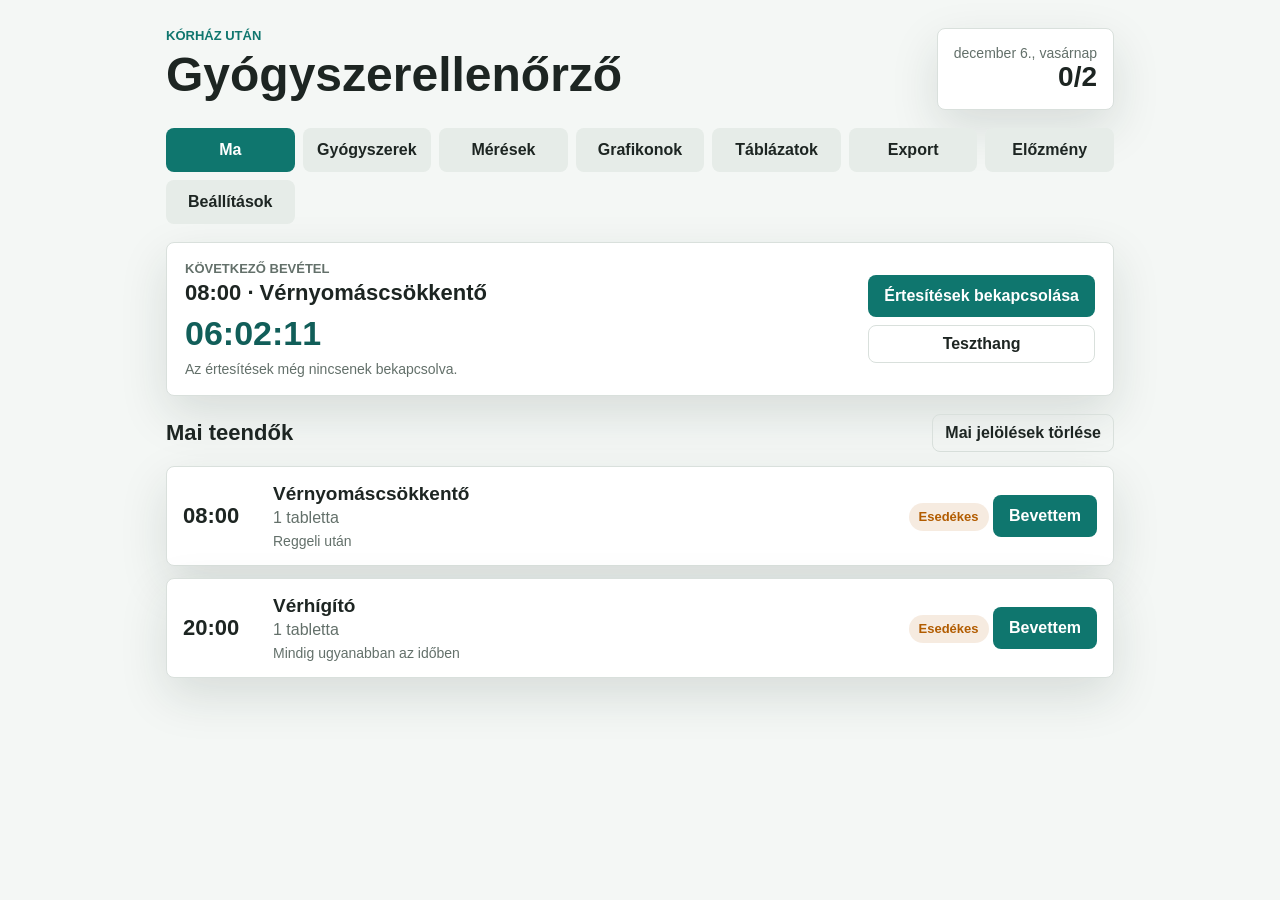
==== index.html @ 06564988 "Add files via upload" ====
<!doctype html>
<html lang="hu">
  <head>
    <meta charset="utf-8" />
    <meta name="viewport" content="width=device-width, initial-scale=1" />
    <meta name="theme-color" content="#2563eb" />
    <meta name="apple-mobile-web-app-capable" content="yes" />
    <meta name="apple-mobile-web-app-title" content="Gyógyszer" />
    <meta name="apple-mobile-web-app-status-bar-style" content="default" />
    <title data-i18n="appTitle">Gyógyszerellenőrző</title>
    <link rel="manifest" href="manifest.webmanifest" />
    <link rel="apple-touch-icon" href="icons/icon-192.png" />
    <link rel="icon" href="icons/icon.svg" type="image/svg+xml" />
    <link rel="stylesheet" href="styles.css" />
  </head>
  <body>
    <main class="app-shell">
      <section id="alarmBanner" class="alarm-banner" hidden>
        <div>
          <p class="panel-label" data-i18n="medicineTime">Gyógyszer ideje</p>
          <h2 id="alarmTitle">Most esedékes</h2>
          <p id="alarmText" data-i18n="alarmHelp">Nyomd meg a Bevettem gombot, ha megtörtént.</p>
        </div>
        <div class="reminder-actions">
          <button id="alarmTakenButton" class="primary-button" type="button" data-i18n="taken">Bevettem</button>
          <button id="alarmCloseButton" class="ghost-button" type="button" data-i18n="close">Bezárás</button>
        </div>
      </section>

      <section class="topbar" aria-label="Fejlec">
        <div>
          <p class="eyebrow" data-i18n="afterHospital">Kórház után</p>
          <h1 data-i18n="appTitle">Gyógyszerellenőrző</h1>
        </div>
        <div class="today-card">
          <span id="todayLabel"></span>
          <strong id="progressLabel">0/0</strong>
        </div>
      </section>

      <nav class="tabs" aria-label="Fulek">
        <button class="tab is-active" data-view="today" data-i18n="today">Ma</button>
        <button class="tab" data-view="medications" data-i18n="medications">Gyógyszerek</button>
        <button class="tab" data-view="measurements" data-i18n="measurements">Mérések</button>
        <button class="tab" data-view="charts" data-i18n="charts">Grafikonok</button>
        <button class="tab" data-view="tables" data-i18n="tables">Táblázatok</button>
        <button class="tab" data-view="export" data-i18n="export">Export</button>
        <button class="tab" data-view="history" data-i18n="history">Előzmény</button>
        <button class="tab" data-view="settings" data-i18n="settings">Beállítások</button>
      </nav>

      <section id="todayView" class="view is-active">
        <section class="reminder-panel" aria-label="Következő emlékeztető">
          <div>
            <p class="panel-label" data-i18n="nextDose">Következő bevétel</p>
            <h2 id="nextDoseLabel">Nincs aktív gyógyszer</h2>
            <p id="countdownLabel" class="countdown">--:--:--</p>
            <p id="alertStatusLabel" class="alert-status">Az értesítések még nincsenek bekapcsolva.</p>
          </div>
          <div class="reminder-actions">
            <button id="enableAlertsButton" class="primary-button" type="button">Értesítések bekapcsolása</button>
            <button id="testSoundButton" class="ghost-button" type="button" data-i18n="testSound">Teszthang</button>
          </div>
        </section>

        <div class="section-head">
          <h2 data-i18n="todayTasks">Mai teendők</h2>
          <button id="resetTodayButton" class="ghost-button" type="button" data-i18n="clearToday">Mai jelölések törlése</button>
        </div>
        <div id="doseList" class="dose-list"></div>
      </section>

      <section id="settingsView" class="view">
        <div class="section-head">
          <h2 data-i18n="settings">Beállítások</h2>
        </div>

        <section class="settings-panel">
          <h3 data-i18n="language">Nyelv</h3>
          <label class="language-picker">
            <span data-i18n="language">Nyelv</span>
            <select id="languageSelect" aria-label="Nyelv">
              <option value="hu">Magyar</option>
              <option value="en">English</option>
              <option value="de">Deutsch</option>
            </select>
          </label>
        </section>

        <section class="settings-panel">
          <div class="section-head">
            <h3 data-i18n="patientData">Páciens adatok</h3>
          </div>

          <form id="patientForm" class="form-panel">
            <label>
              <span data-i18n="patientName">Név</span>
              <input id="patientNameInput" autocomplete="name" />
            </label>
            <label>
              <span data-i18n="socialSecurityNumber">Társadalombiztosító szám</span>
              <input id="ssnInput" />
            </label>
            <label>
              <span data-i18n="address">Cím</span>
              <textarea id="addressInput" rows="3"></textarea>
            </label>
            <label>
              <span data-i18n="diseaseList">Betegség lista</span>
              <textarea id="diseaseListInput" rows="5" data-i18n-placeholder="diseaseListPlaceholder"></textarea>
            </label>
            <button class="primary-button" type="submit" data-i18n="savePatient">Páciens adatok mentése</button>
          </form>
        </section>

        <section class="settings-panel">
          <h3 data-i18n="healthImport">Egészség app import</h3>
          <p class="meta" data-i18n="healthImportHelp">Apple Egészség exportból az export.xml fájlt válaszd ki. A prototípus a lépésszámot és testsúlyt olvassa be.</p>
          <label>
            <span data-i18n="healthFile">export.xml fájl</span>
            <input id="healthImportInput" type="file" accept=".xml,text/xml" />
          </label>
          <button id="importHealthButton" class="primary-button" type="button" data-i18n="importHealthData">Egészség adatok importálása</button>
          <p id="healthImportStatus" class="alert-status"></p>
        </section>
      </section>

      <section id="medicationsView" class="view">
        <div class="section-head">
          <h2 data-i18n="myMedications">Gyógyszereim</h2>
        </div>

        <form id="medicationForm" class="form-panel">
          <label>
            <span data-i18n="name">Név</span>
            <input id="nameInput" required placeholder="pl. Vérnyomáscsökkentő" data-i18n-placeholder="namePlaceholder" />
          </label>
          <div class="schedule-editor">
            <div class="schedule-editor-head">
              <span data-i18n="dailySchedule">Napi időpontok és adagok</span>
              <button id="addScheduleButton" class="small-button" type="button" data-i18n="addTime">Időpont hozzáadása</button>
            </div>
            <div id="scheduleRows" class="schedule-rows"></div>
          </div>
          <label>
            <span data-i18n="notes">Megjegyzés</span>
            <textarea id="notesInput" rows="3" placeholder="pl. reggeli után" data-i18n-placeholder="notesPlaceholder"></textarea>
          </label>
          <label>
            <span data-i18n="medicationSource">Gyógyszer típusa</span>
            <select id="medicationSourceInput">
              <option value="prescribed" data-i18n="sourcePrescribed">Orvos által írt</option>
              <option value="otc" data-i18n="sourceOtc">Nem orvosi / alkalmi</option>
            </select>
          </label>
          <label>
            <span data-i18n="interactionNotes">Kereszthatás / figyelmeztetés</span>
            <textarea id="interactionNotesInput" rows="3" data-i18n-placeholder="interactionPlaceholder"></textarea>
          </label>
          <button class="primary-button" type="submit" data-i18n="addMedication">Gyógyszer hozzáadása</button>
        </form>

        <div id="medicationList" class="medication-list"></div>
      </section>

      <section id="measurementsView" class="view">
        <div class="section-head">
          <h2 data-i18n="measurements">Mérések</h2>
          <button id="clearMeasurementsButton" class="ghost-button" type="button" data-i18n="clearMeasurements">Mérések törlése</button>
        </div>

        <form id="measurementForm" class="form-panel">
          <label>
            <span data-i18n="measurementDate">Mérés dátuma</span>
            <input id="measurementDateInput" type="date" />
          </label>
          <label>
            <span data-i18n="measurementTime">Mérés ideje</span>
            <input id="measurementTimeInput" type="time" />
          </label>
          <label>
            INR
            <input id="inrInput" type="number" min="0.8" max="10" step="0.1" placeholder="pl. 2.4" />
          </label>
          <label>
            <span data-i18n="bloodPressure">Vérnyomás</span>
            <input id="bloodPressureInput" placeholder="pl. 125/80" />
          </label>
          <label>
            <span data-i18n="pulse">Pulzus</span>
            <input id="pulseInput" type="number" min="30" max="220" step="1" placeholder="pl. 72" />
          </label>
          <label>
            <span data-i18n="weight">Súly</span>
            <input id="weightInput" type="number" min="20" max="250" step="0.1" placeholder="pl. 82.5" />
          </label>
          <label>
            <span data-i18n="steps">Lépésszám</span>
            <input id="stepsInput" type="number" min="0" step="1" placeholder="pl. 4500" />
          </label>
          <label>
            <span data-i18n="temperature">Testhő</span>
            <input id="temperatureInput" type="number" min="30" max="45" step="0.1" placeholder="pl. 36.8" />
          </label>
          <label class="wide-field">
            <span data-i18n="notes">Megjegyzés</span>
            <textarea id="measurementNotesInput" rows="3" placeholder="pl. reggel, gyógyszer előtt" data-i18n-placeholder="measurementNotesPlaceholder"></textarea>
          </label>
          <button id="saveMeasurementButton" class="primary-button" type="submit" data-i18n="saveMeasurement">Mérés mentése</button>
          <button id="cancelMeasurementEditButton" class="ghost-button" type="button" hidden data-i18n="cancelEdit">Mégse</button>
        </form>

        <div id="latestMeasurements" class="summary-grid"></div>
        <div id="measurementList" class="history-list"></div>
      </section>

      <section id="chartsView" class="view">
        <div class="section-head">
          <h2 data-i18n="charts">Grafikonok</h2>
        </div>
        <div id="chartsContent" class="chart-grid"></div>
      </section>

      <section id="tablesView" class="view">
        <div class="section-head">
          <h2 data-i18n="tables">Táblázatok</h2>
        </div>
        <div id="tablesContent" class="table-stack"></div>
      </section>

      <section id="exportView" class="view">
        <div class="section-head">
          <h2 data-i18n="export">Export</h2>
          <button id="printPdfButton" class="primary-button" type="button" data-i18n="printPdf">PDF mentés / nyomtatás</button>
        </div>
        <div id="exportContent" class="export-paper"></div>
      </section>

      <section id="historyView" class="view">
        <div class="section-head">
          <h2 data-i18n="history">Előzmény</h2>
          <button id="clearHistoryButton" class="ghost-button" type="button" data-i18n="clearHistory">Előzmény törlése</button>
        </div>
        <div id="historyList" class="history-list"></div>
      </section>
    </main>

    <script src="app.js"></script>
  </body>
</html>
---- styles.css ----
:root {
  color-scheme: light;
  --bg: #f4f7f5;
  --panel: #ffffff;
  --ink: #1d2522;
  --muted: #63706a;
  --line: #d9e0dc;
  --brand: #0f766e;
  --brand-dark: #115e59;
  --ok: #16803c;
  --warn: #b25c00;
  --shadow: 0 18px 48px rgba(23, 45, 39, 0.13);
}

* {
  box-sizing: border-box;
}

body {
  margin: 0;
  min-height: 100vh;
  font-family: Arial, Helvetica, sans-serif;
  background: var(--bg);
  color: var(--ink);
}

button,
input,
textarea {
  font: inherit;
}

button,
select,
input,
textarea {
  max-width: 100%;
}

.app-shell {
  width: min(980px, 100%);
  margin: 0 auto;
  padding: 28px 16px 40px;
}

.topbar {
  display: flex;
  align-items: stretch;
  justify-content: space-between;
  gap: 18px;
  margin-bottom: 18px;
}

.eyebrow {
  margin: 0 0 4px;
  color: var(--brand);
  font-size: 13px;
  font-weight: 700;
  text-transform: uppercase;
}

h1,
h2,
p {
  margin-top: 0;
}

h1 {
  margin-bottom: 0;
  font-size: clamp(30px, 5vw, 48px);
}

h2 {
  margin-bottom: 0;
  font-size: 22px;
}

.today-card {
  min-width: 148px;
  display: grid;
  align-content: center;
  justify-items: end;
  padding: 16px;
  border: 1px solid var(--line);
  border-radius: 8px;
  background: var(--panel);
  box-shadow: var(--shadow);
}

.today-card span {
  color: var(--muted);
  font-size: 14px;
}

.today-card strong {
  font-size: 28px;
}

.language-picker {
  min-width: 138px;
  display: grid;
  align-content: center;
  gap: 6px;
  padding: 12px;
  border: 1px solid var(--line);
  border-radius: 8px;
  background: var(--panel);
  box-shadow: var(--shadow);
  color: var(--muted);
  font-size: 13px;
  font-weight: 700;
}

.language-picker select {
  min-height: 34px;
  border: 1px solid var(--line);
  border-radius: 8px;
  background: #fbfcfb;
  color: var(--ink);
  font-weight: 700;
}

.settings-panel {
  display: grid;
  gap: 12px;
  padding: 16px;
  margin-bottom: 16px;
  border: 1px solid var(--line);
  border-radius: 8px;
  background: var(--panel);
  box-shadow: var(--shadow);
}

.settings-panel h3 {
  margin: 0;
  font-size: 18px;
}

.tabs {
  display: grid;
  grid-template-columns: repeat(auto-fit, minmax(120px, 1fr));
  gap: 8px;
  margin-bottom: 18px;
}

.tab,
.ghost-button,
.primary-button,
.take-button,
.small-button {
  border: 0;
  border-radius: 8px;
  cursor: pointer;
}

.tab {
  min-height: 44px;
  background: #e6ece8;
  color: var(--ink);
  font-weight: 700;
  white-space: nowrap;
}

.tab.is-active {
  background: var(--brand);
  color: #fff;
}

.view {
  display: none;
}

.view.is-active {
  display: block;
}

.section-head {
  display: flex;
  align-items: center;
  justify-content: space-between;
  gap: 12px;
  margin: 8px 0 14px;
}

.dose-list,
.medication-list,
.history-list,
.summary-grid {
  display: grid;
  gap: 12px;
}

.summary-grid {
  grid-template-columns: repeat(6, minmax(0, 1fr));
  margin-bottom: 12px;
}

.reminder-panel {
  display: grid;
  grid-template-columns: 1fr auto;
  align-items: center;
  gap: 16px;
  padding: 18px;
  margin-bottom: 18px;
  border: 1px solid var(--line);
  border-radius: 8px;
  background: var(--panel);
  box-shadow: var(--shadow);
}

.alarm-banner {
  display: grid;
  grid-template-columns: 1fr auto;
  align-items: center;
  gap: 16px;
  padding: 18px;
  margin-bottom: 18px;
  border: 2px solid #b25c00;
  border-radius: 8px;
  background: #fff8ed;
  box-shadow: var(--shadow);
}

.alarm-banner[hidden] {
  display: none;
}

.alarm-banner h2 {
  color: #7a3c00;
}

.panel-label {
  margin-bottom: 4px;
  color: var(--muted);
  font-size: 13px;
  font-weight: 800;
  text-transform: uppercase;
}

.countdown {
  margin: 8px 0 0;
  font-size: 34px;
  font-weight: 900;
  color: var(--brand-dark);
}

.alert-status {
  margin: 8px 0 0;
  color: var(--muted);
  font-size: 14px;
}

.reminder-actions {
  display: grid;
  gap: 8px;
}

.dose-card,
.medication-card,
.history-card,
.summary-card,
.form-panel,
.empty-state {
  border: 1px solid var(--line);
  border-radius: 8px;
  background: var(--panel);
  box-shadow: var(--shadow);
}

.dose-card,
.medication-card,
.history-card,
.summary-card,
.empty-state {
  padding: 16px;
}

.summary-card strong {
  display: block;
  margin-top: 6px;
  font-size: 24px;
}

.dose-card {
  display: grid;
  grid-template-columns: 76px 1fr auto;
  align-items: center;
  gap: 14px;
}

.time {
  font-size: 22px;
  font-weight: 800;
}

.title {
  margin-bottom: 4px;
  font-size: 19px;
  font-weight: 800;
}

.meta,
.notes {
  color: var(--muted);
}

.notes {
  margin-top: 6px;
  font-size: 14px;
}

.badge {
  display: inline-flex;
  align-items: center;
  min-height: 28px;
  padding: 0 10px;
  border-radius: 999px;
  background: rgba(178, 92, 0, 0.12);
  color: var(--warn);
  font-size: 13px;
  font-weight: 800;
}

.badge.done {
  background: rgba(22, 128, 60, 0.12);
  color: var(--ok);
}

.take-button,
.primary-button {
  min-height: 42px;
  padding: 0 16px;
  background: var(--brand);
  color: #fff;
  font-weight: 800;
}

.take-button:hover,
.primary-button:hover {
  background: var(--brand-dark);
}

.take-button:disabled {
  cursor: default;
  background: #9bb5af;
}

.undo-button {
  background: #6b7280;
}

.undo-button:hover {
  background: #4b5563;
}

.ghost-button,
.small-button {
  min-height: 38px;
  padding: 0 12px;
  background: transparent;
  border: 1px solid var(--line);
  color: var(--ink);
  font-weight: 700;
}

.form-panel {
  display: grid;
  grid-template-columns: repeat(2, minmax(0, 1fr));
  gap: 14px;
  padding: 16px;
  margin-bottom: 16px;
}

.form-panel label {
  display: grid;
  gap: 6px;
  color: var(--muted);
  font-size: 14px;
  font-weight: 700;
}

.form-panel .wide-field {
  grid-column: 1 / -1;
}

.schedule-editor {
  grid-column: 1 / -1;
  display: grid;
  gap: 10px;
}

.schedule-editor-head {
  display: flex;
  align-items: center;
  justify-content: space-between;
  gap: 10px;
  color: var(--muted);
  font-size: 14px;
  font-weight: 700;
}

.schedule-rows {
  display: grid;
  gap: 10px;
}

.schedule-row {
  display: grid;
  grid-template-columns: 150px 1fr auto;
  gap: 10px;
  align-items: end;
}

.schedule-row label {
  min-width: 0;
}

.form-panel label:nth-child(4),
.form-panel label:nth-child(5),
.form-panel button {
  grid-column: 1 / -1;
}

input,
textarea,
select {
  width: 100%;
  border: 1px solid var(--line);
  border-radius: 8px;
  padding: 12px;
  background: #fbfcfb;
  color: var(--ink);
}

.medication-card {
  display: grid;
  grid-template-columns: 1fr auto;
  gap: 10px;
}

.history-card {
  display: grid;
  gap: 4px;
}

.card-actions {
  display: flex;
  align-items: start;
  gap: 8px;
}

.empty-state {
  color: var(--muted);
}

.table-stack {
  display: grid;
  gap: 18px;
}

.chart-grid {
  display: grid;
  grid-template-columns: repeat(2, minmax(0, 1fr));
  gap: 14px;
}

.chart-card {
  border: 1px solid var(--line);
  border-radius: 8px;
  background: var(--panel);
  box-shadow: var(--shadow);
  padding: 16px;
}

.chart-card h3 {
  margin: 0;
  font-size: 18px;
}

.chart-head {
  margin-bottom: 10px;
}

.line-chart {
  width: 100%;
  min-height: 180px;
}

.line-chart polyline {
  stroke: var(--brand);
  stroke-width: 4;
  stroke-linecap: round;
  stroke-linejoin: round;
}

.line-chart circle {
  fill: var(--brand-dark);
}

.line-chart .axis {
  stroke: var(--line);
  stroke-width: 2;
}

.chart-label {
  fill: var(--muted);
  font-size: 13px;
}

.table-panel,
.export-paper {
  border: 1px solid var(--line);
  border-radius: 8px;
  background: var(--panel);
  box-shadow: var(--shadow);
  padding: 16px;
}

.table-scroll {
  overflow-x: auto;
}

table {
  width: 100%;
  border-collapse: collapse;
  font-size: 14px;
}

th,
td {
  border-bottom: 1px solid var(--line);
  padding: 10px;
  text-align: left;
  vertical-align: top;
}

th {
  color: var(--muted);
  font-size: 12px;
  text-transform: uppercase;
}

.warning-box {
  border: 1px solid rgba(178, 92, 0, 0.35);
  border-radius: 8px;
  background: #fff8ed;
  color: #7a3c00;
  padding: 12px;
  margin: 10px 0;
}

.export-paper {
  max-width: 900px;
  margin: 0 auto;
}

.export-section {
  margin-top: 20px;
}

@media (max-width: 640px) {
  .topbar,
  .section-head,
  .reminder-panel,
  .alarm-banner,
  .dose-card,
  .medication-card {
    grid-template-columns: 1fr;
    display: grid;
  }

  .today-card {
    justify-items: start;
  }

  .form-panel {
    grid-template-columns: 1fr;
  }

  .summary-grid {
    grid-template-columns: 1fr 1fr;
  }

  .schedule-row {
    grid-template-columns: 1fr;
  }

  .take-button {
    width: 100%;
  }
}

@media (orientation: portrait) and (max-width: 820px) {
  .app-shell {
    padding: 16px 10px 28px;
  }

  .topbar {
    gap: 10px;
    margin-bottom: 12px;
  }

  h1 {
    font-size: 30px;
    line-height: 1.08;
  }

  h2 {
    font-size: 19px;
  }

  .today-card {
    min-width: 0;
    padding: 12px;
  }

  .today-card strong {
    font-size: 22px;
  }

  .tabs {
    display: flex;
    gap: 8px;
    overflow-x: auto;
    padding-bottom: 8px;
    margin: 0 -10px 14px;
    padding-left: 10px;
    padding-right: 10px;
    scroll-snap-type: x proximity;
  }

  .tab {
    flex: 0 0 auto;
    min-width: 104px;
    min-height: 40px;
    padding: 0 12px;
    scroll-snap-align: start;
  }

  .reminder-panel,
  .alarm-banner,
  .form-panel,
  .settings-panel,
  .table-panel,
  .export-paper {
    padding: 12px;
  }

  .countdown {
    font-size: 28px;
  }

  .section-head {
    align-items: stretch;
  }

  .section-head .ghost-button,
  .section-head .primary-button {
    width: 100%;
  }

  .dose-card {
    gap: 10px;
  }

  .time {
    font-size: 20px;
  }

  .title {
    font-size: 17px;
  }

  .badge {
    margin-bottom: 8px;
  }

  .reminder-actions {
    width: 100%;
  }

  .reminder-actions button {
    width: 100%;
  }

  .summary-grid {
    grid-template-columns: 1fr;
  }

  .chart-grid {
    grid-template-columns: 1fr;
  }

  .summary-card strong {
    font-size: 21px;
  }

  .card-actions {
    display: grid;
    grid-template-columns: 1fr 1fr;
    width: 100%;
  }

  .card-actions button {
    width: 100%;
  }

  .table-scroll {
    margin: 0 -12px;
    padding: 0 12px;
  }

  table {
    min-width: 680px;
  }

  th,
  td {
    padding: 8px;
  }
}

@media print {
  body {
    background: #fff;
  }

  .topbar,
  .tabs,
  .view:not(#exportView) {
    display: none !important;
  }

  .app-shell {
    width: 100%;
    padding: 0;
  }

  #exportView {
    display: block !important;
  }

  .section-head button {
    display: none;
  }

  .export-paper {
    border: 0;
    box-shadow: none;
    max-width: none;
    padding: 0;
  }

  table {
    break-inside: auto;
  }

  tr {
    break-inside: avoid;
  }
}
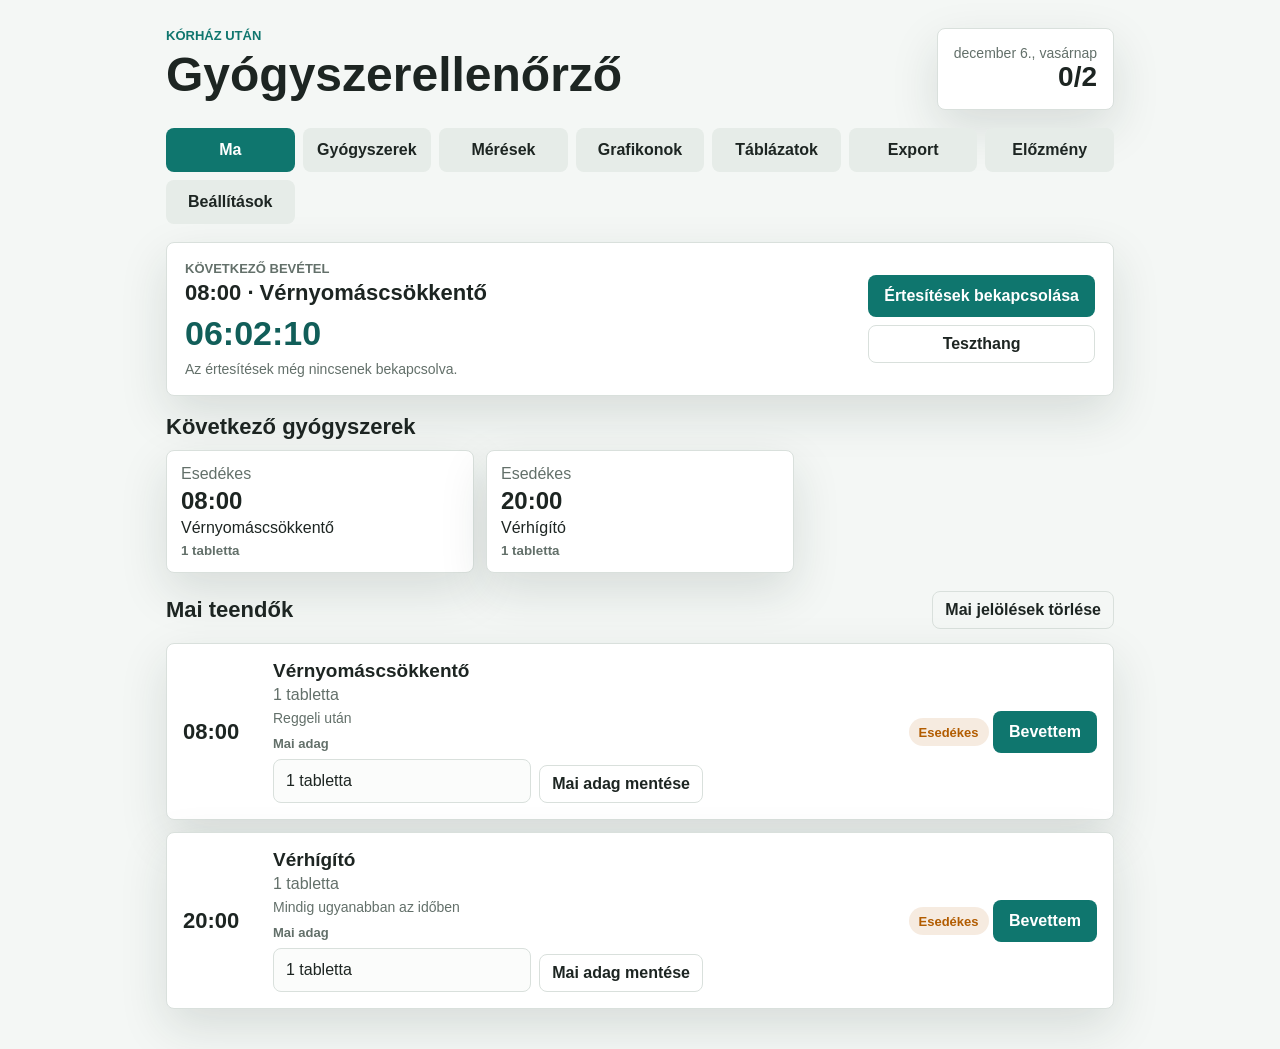
==== commit b9b75694: "Add files via upload" ====
--- a/index.html
+++ b/index.html
@@ -63,6 +63,13 @@
           </div>
         </section>
 
+        <section class="next-widget" aria-label="Következő gyógyszerek">
+          <div class="section-head compact-head">
+            <h2 data-i18n="nextMedicines">Következő gyógyszerek</h2>
+          </div>
+          <div id="nextDosesWidget" class="next-dose-grid"></div>
+        </section>
+
         <div class="section-head">
           <h2 data-i18n="todayTasks">Mai teendők</h2>
           <button id="resetTodayButton" class="ghost-button" type="button" data-i18n="clearToday">Mai jelölések törlése</button>
--- a/styles.css
+++ b/styles.css
@@ -208,6 +208,46 @@
   box-shadow: var(--shadow);
 }
 
+.next-widget {
+  margin-bottom: 18px;
+}
+
+.compact-head {
+  margin-bottom: 10px;
+}
+
+.next-dose-grid {
+  display: grid;
+  grid-template-columns: repeat(3, minmax(0, 1fr));
+  gap: 12px;
+}
+
+.next-dose-card {
+  border: 1px solid var(--line);
+  border-radius: 8px;
+  background: var(--panel);
+  box-shadow: var(--shadow);
+  padding: 14px;
+}
+
+.next-dose-card.late {
+  border-color: #b25c00;
+  background: #fff8ed;
+}
+
+.next-dose-card strong {
+  display: block;
+  margin: 4px 0;
+  font-size: 24px;
+}
+
+.next-dose-card small {
+  display: block;
+  margin-top: 6px;
+  color: var(--muted);
+  font-weight: 700;
+}
+
 .alarm-banner {
   display: grid;
   grid-template-columns: 1fr auto;
@@ -286,6 +326,22 @@
   grid-template-columns: 76px 1fr auto;
   align-items: center;
   gap: 14px;
+}
+
+.today-dose-editor {
+  display: grid;
+  grid-template-columns: minmax(0, 1fr) auto;
+  gap: 8px;
+  align-items: end;
+  max-width: 430px;
+  margin-top: 10px;
+}
+
+.today-dose-editor span {
+  grid-column: 1 / -1;
+  color: var(--muted);
+  font-size: 13px;
+  font-weight: 800;
 }
 
 .time {
@@ -581,8 +637,17 @@
     grid-template-columns: 1fr 1fr;
   }
 
+  .next-dose-grid {
+    grid-template-columns: 1fr;
+  }
+
   .schedule-row {
     grid-template-columns: 1fr;
+  }
+
+  .today-dose-editor {
+    grid-template-columns: 1fr;
+    max-width: none;
   }
 
   .take-button {
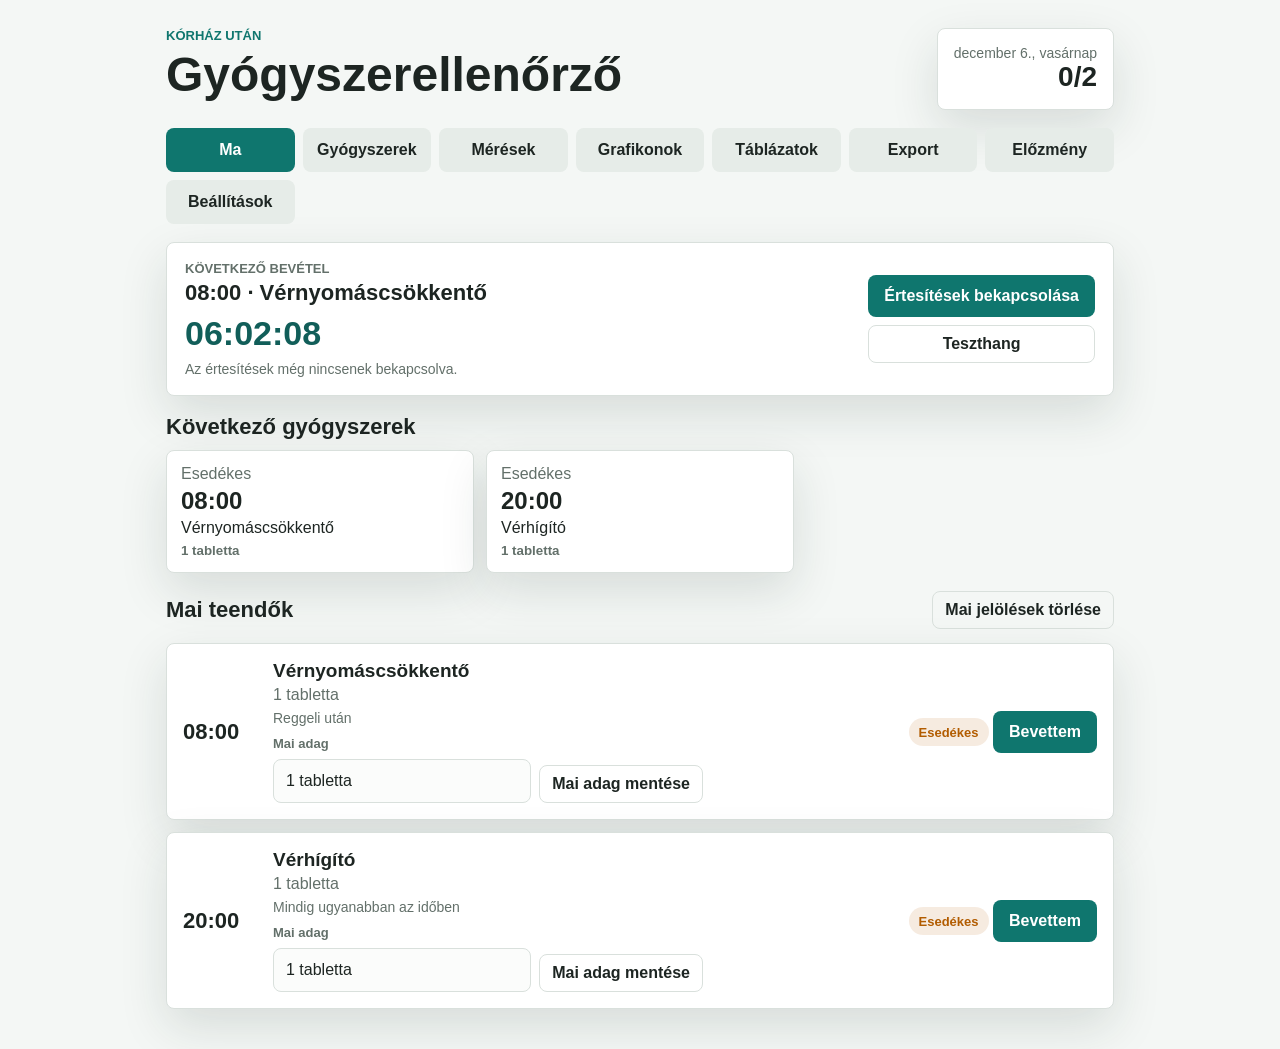
==== commit 3e53a1a8: "Add files via upload" ====
--- a/index.html
+++ b/index.html
@@ -149,6 +149,18 @@
             </div>
             <div id="scheduleRows" class="schedule-rows"></div>
           </div>
+          <div class="dose-cycle-editor">
+            <div class="schedule-editor-head">
+              <span data-i18n="doseCycle">Ismétlődő változó adagolás</span>
+              <button id="addCycleDoseButton" class="small-button" type="button" data-i18n="addCycleDay">Nap hozzáadása</button>
+            </div>
+            <label>
+              <span data-i18n="cycleStart">Minta kezdőnapja</span>
+              <input id="cycleStartInput" type="date" />
+            </label>
+            <p class="meta" data-i18n="doseCycleHelp">Példa: 1. nap 1 tabletta, 2. nap 3/4 tabletta. A minta ezután ismétlődik.</p>
+            <div id="doseCycleRows" class="cycle-rows"></div>
+          </div>
           <label>
             <span data-i18n="notes">Megjegyzés</span>
             <textarea id="notesInput" rows="3" placeholder="pl. reggeli után" data-i18n-placeholder="notesPlaceholder"></textarea>
--- a/styles.css
+++ b/styles.css
@@ -439,7 +439,8 @@
   grid-column: 1 / -1;
 }
 
-.schedule-editor {
+.schedule-editor,
+.dose-cycle-editor {
   grid-column: 1 / -1;
   display: grid;
   gap: 10px;
@@ -455,19 +456,22 @@
   font-weight: 700;
 }
 
-.schedule-rows {
+.schedule-rows,
+.cycle-rows {
   display: grid;
   gap: 10px;
 }
 
-.schedule-row {
+.schedule-row,
+.cycle-row {
   display: grid;
   grid-template-columns: 150px 1fr auto;
   gap: 10px;
   align-items: end;
 }
 
-.schedule-row label {
+.schedule-row label,
+.cycle-row label {
   min-width: 0;
 }
 
@@ -641,7 +645,8 @@
     grid-template-columns: 1fr;
   }
 
-  .schedule-row {
+  .schedule-row,
+  .cycle-row {
     grid-template-columns: 1fr;
   }
 
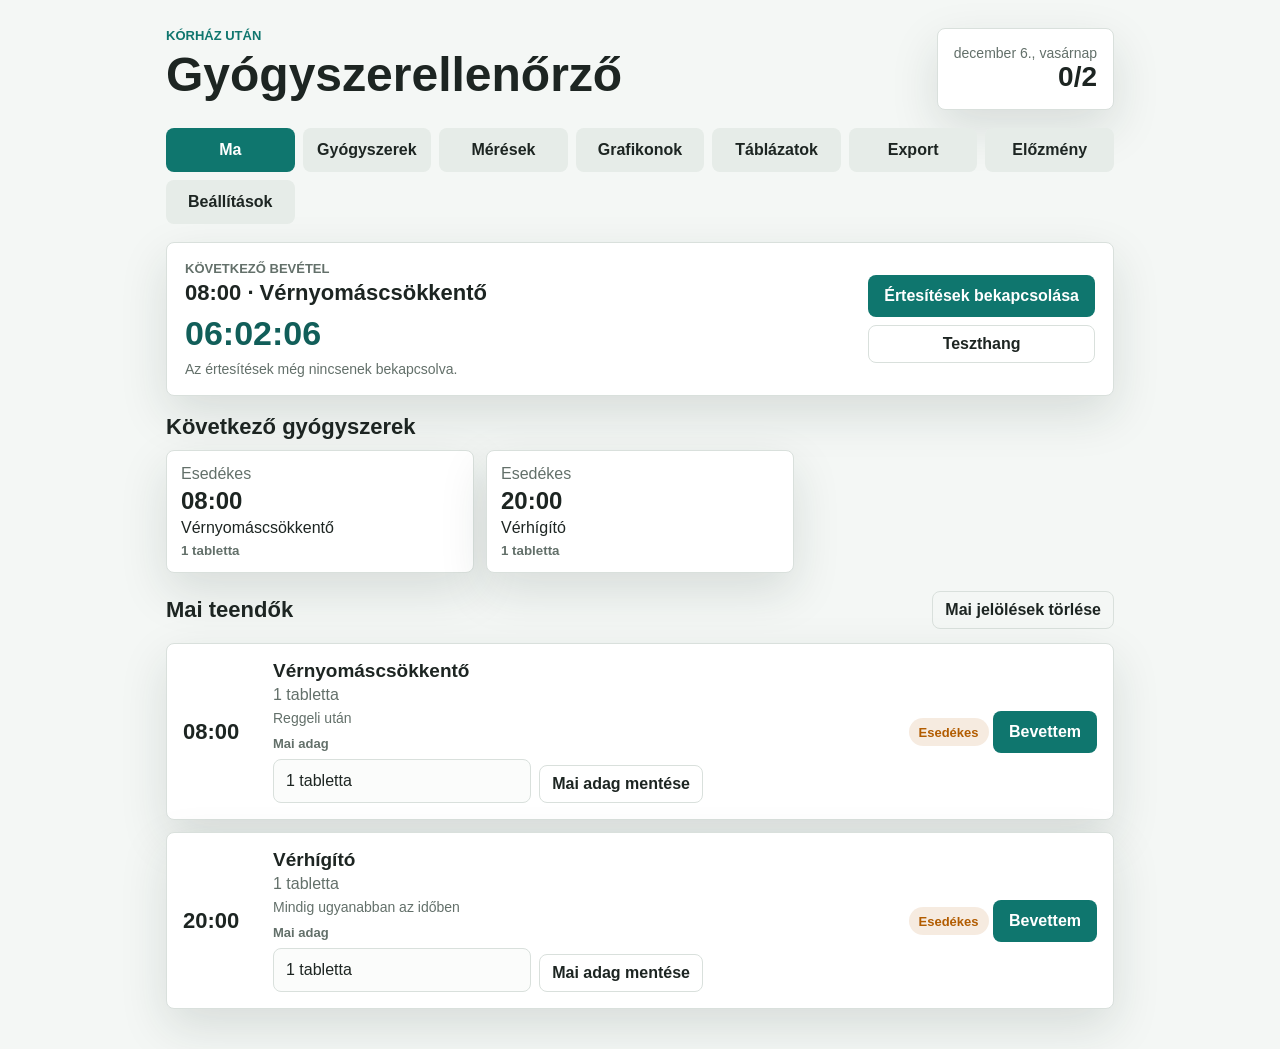
==== commit 8cdf8e4c: "Add files via upload" ====
--- a/index.html
+++ b/index.html
@@ -92,6 +92,10 @@
               <option value="de">Deutsch</option>
             </select>
           </label>
+          <label class="toggle-row">
+            <input id="showNextWidgetInput" type="checkbox" />
+            <span data-i18n="showNextWidget">Következő gyógyszerek widget mutatása</span>
+          </label>
         </section>
 
         <section class="settings-panel">
@@ -144,7 +148,7 @@
           </label>
           <div class="schedule-editor">
             <div class="schedule-editor-head">
-              <span data-i18n="dailySchedule">Napi időpontok és adagok</span>
+              <span data-i18n="dailySchedule">Napi időpontok</span>
               <button id="addScheduleButton" class="small-button" type="button" data-i18n="addTime">Időpont hozzáadása</button>
             </div>
             <div id="scheduleRows" class="schedule-rows"></div>
--- a/styles.css
+++ b/styles.css
@@ -120,6 +120,20 @@
   font-weight: 700;
 }
 
+.toggle-row {
+  display: grid;
+  grid-template-columns: auto 1fr;
+  align-items: center;
+  gap: 10px;
+  color: var(--muted);
+  font-size: 14px;
+  font-weight: 700;
+}
+
+.toggle-row input {
+  width: auto;
+}
+
 .settings-panel {
   display: grid;
   gap: 12px;
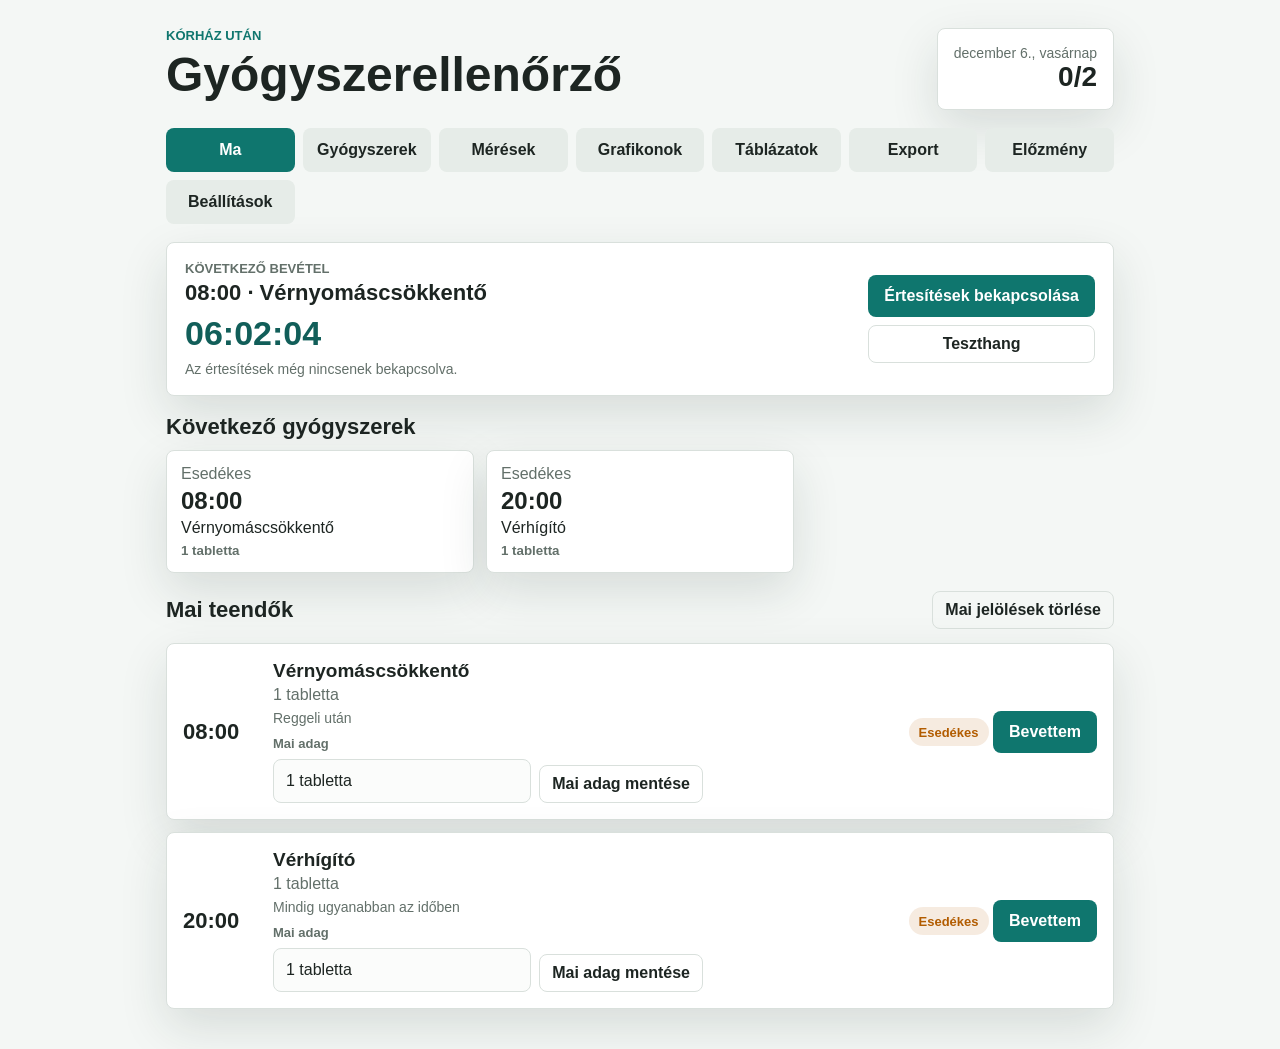
==== commit 27962ea2: "Add files via upload" ====
--- a/index.html
+++ b/index.html
@@ -92,6 +92,10 @@
               <option value="de">Deutsch</option>
             </select>
           </label>
+        </section>
+
+        <section class="settings-panel">
+          <h3 data-i18n="appearance">Megjelenés</h3>
           <label class="toggle-row">
             <input id="showNextWidgetInput" type="checkbox" />
             <span data-i18n="showNextWidget">Következő gyógyszerek widget mutatása</span>
--- a/styles.css
+++ b/styles.css
@@ -1,4 +1,4 @@
-:root {
+﻿:root {
   color-scheme: light;
   --bg: #f4f7f5;
   --panel: #ffffff;
@@ -125,6 +125,11 @@
   grid-template-columns: auto 1fr;
   align-items: center;
   gap: 10px;
+  min-height: 46px;
+  padding: 12px;
+  border: 1px solid var(--line);
+  border-radius: 8px;
+  background: #fbfcfb;
   color: var(--muted);
   font-size: 14px;
   font-weight: 700;
@@ -132,6 +137,8 @@
 
 .toggle-row input {
   width: auto;
+  inline-size: 20px;
+  block-size: 20px;
 }
 
 .settings-panel {
@@ -479,9 +486,21 @@
 .schedule-row,
 .cycle-row {
   display: grid;
-  grid-template-columns: 150px 1fr auto;
+  grid-template-columns: minmax(0, 1fr) auto;
   gap: 10px;
   align-items: end;
+}
+
+.schedule-editor,
+.dose-cycle-editor {
+  border: 1px solid var(--line);
+  border-radius: 8px;
+  padding: 12px;
+  background: #fbfcfb;
+}
+
+.dose-cycle-editor .meta {
+  margin: 0;
 }
 
 .schedule-row label,
@@ -842,4 +861,4 @@
   tr {
     break-inside: avoid;
   }
-}
+}
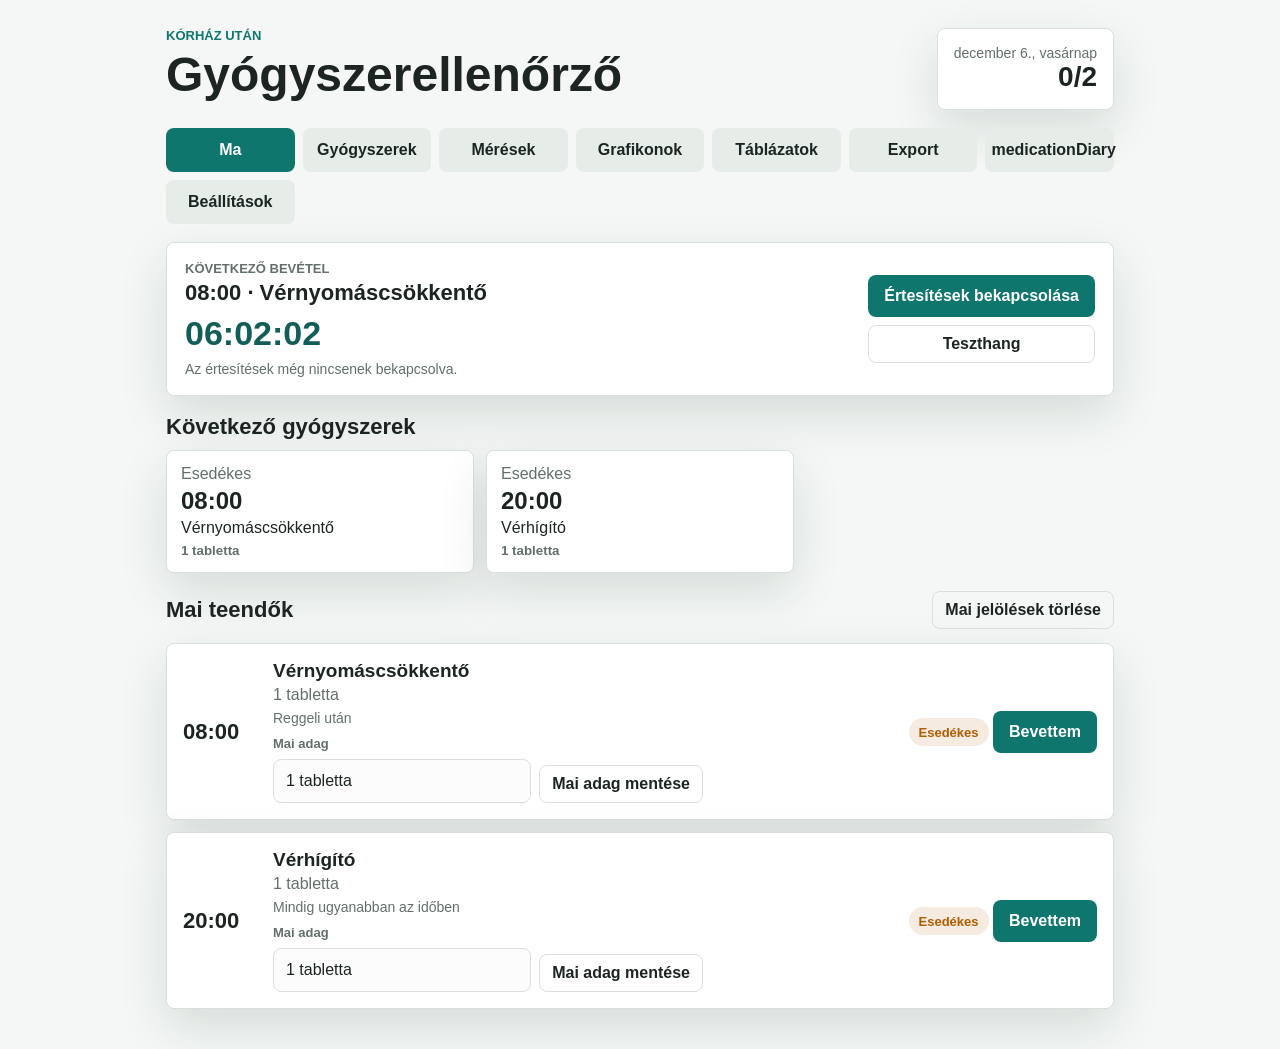
==== commit 3496dcbc: "Add files via upload" ====
--- a/index.html
+++ b/index.html
@@ -45,7 +45,7 @@
         <button class="tab" data-view="charts" data-i18n="charts">Grafikonok</button>
         <button class="tab" data-view="tables" data-i18n="tables">Táblázatok</button>
         <button class="tab" data-view="export" data-i18n="export">Export</button>
-        <button class="tab" data-view="history" data-i18n="history">Előzmény</button>
+        <button class="tab" data-view="history" data-i18n="medicationDiary">Gyógyszernapló</button>
         <button class="tab" data-view="settings" data-i18n="settings">Beállítások</button>
       </nav>
 
@@ -265,9 +265,31 @@
 
       <section id="historyView" class="view">
         <div class="section-head">
-          <h2 data-i18n="history">Előzmény</h2>
+          <h2 data-i18n="medicationDiary">Gyógyszernapló</h2>
           <button id="clearHistoryButton" class="ghost-button" type="button" data-i18n="clearHistory">Előzmény törlése</button>
         </div>
+        <form id="manualIntakeForm" class="form-panel">
+          <h3 data-i18n="manualIntakeTitle">Gyógyszerbevétel utólagos rögzítése</h3>
+          <div class="form-grid">
+            <label>
+              <span data-i18n="medications">Gyógyszerek</span>
+              <select id="manualMedicationInput" required></select>
+            </label>
+            <label>
+              <span data-i18n="measurementDate">Mérés dátuma</span>
+              <input id="manualIntakeDateInput" type="date" required />
+            </label>
+            <label>
+              <span data-i18n="time">Időpont</span>
+              <input id="manualIntakeTimeInput" type="time" required />
+            </label>
+            <label>
+              <span data-i18n="dose">Adag</span>
+              <input id="manualIntakeDoseInput" placeholder="pl. 1 tabletta" />
+            </label>
+          </div>
+          <button class="primary-button" type="submit" data-i18n="saveIntakeLog">Bevétel mentése a naplóba</button>
+        </form>
         <div id="historyList" class="history-list"></div>
       </section>
     </main>
--- a/styles.css
+++ b/styles.css
@@ -440,6 +440,11 @@
   font-weight: 700;
 }
 
+.danger-button {
+  border-color: rgba(178, 92, 0, 0.45);
+  color: #7a3c00;
+}
+
 .form-panel {
   display: grid;
   grid-template-columns: repeat(2, minmax(0, 1fr));
@@ -590,6 +595,22 @@
   fill: var(--brand-dark);
 }
 
+.timeline-chart circle {
+  fill: #b25c00;
+}
+
+.timeline-chart .dose-bar {
+  fill: rgba(178, 92, 0, 0.22);
+  stroke: rgba(178, 92, 0, 0.55);
+  stroke-width: 1;
+}
+
+.timeline-chart .inr-line-sample {
+  stroke: var(--brand);
+  stroke-width: 4;
+  stroke-linecap: round;
+}
+
 .line-chart .axis {
   stroke: var(--line);
   stroke-width: 2;
@@ -600,6 +621,24 @@
   font-size: 13px;
 }
 
+.dose-label,
+.inr-label {
+  fill: var(--ink);
+  font-size: 12px;
+  font-weight: 800;
+}
+
+.correlation-panel {
+  margin-top: 12px;
+  border-top: 1px solid var(--line);
+  padding-top: 12px;
+}
+
+.correlation-panel h4 {
+  margin: 0 0 8px;
+  font-size: 15px;
+}
+
 .table-panel,
 .export-paper {
   border: 1px solid var(--line);
@@ -607,6 +646,11 @@
   background: var(--panel);
   box-shadow: var(--shadow);
   padding: 16px;
+}
+
+.table-panel h3 {
+  margin: 14px 0 8px;
+  font-size: 16px;
 }
 
 .table-scroll {
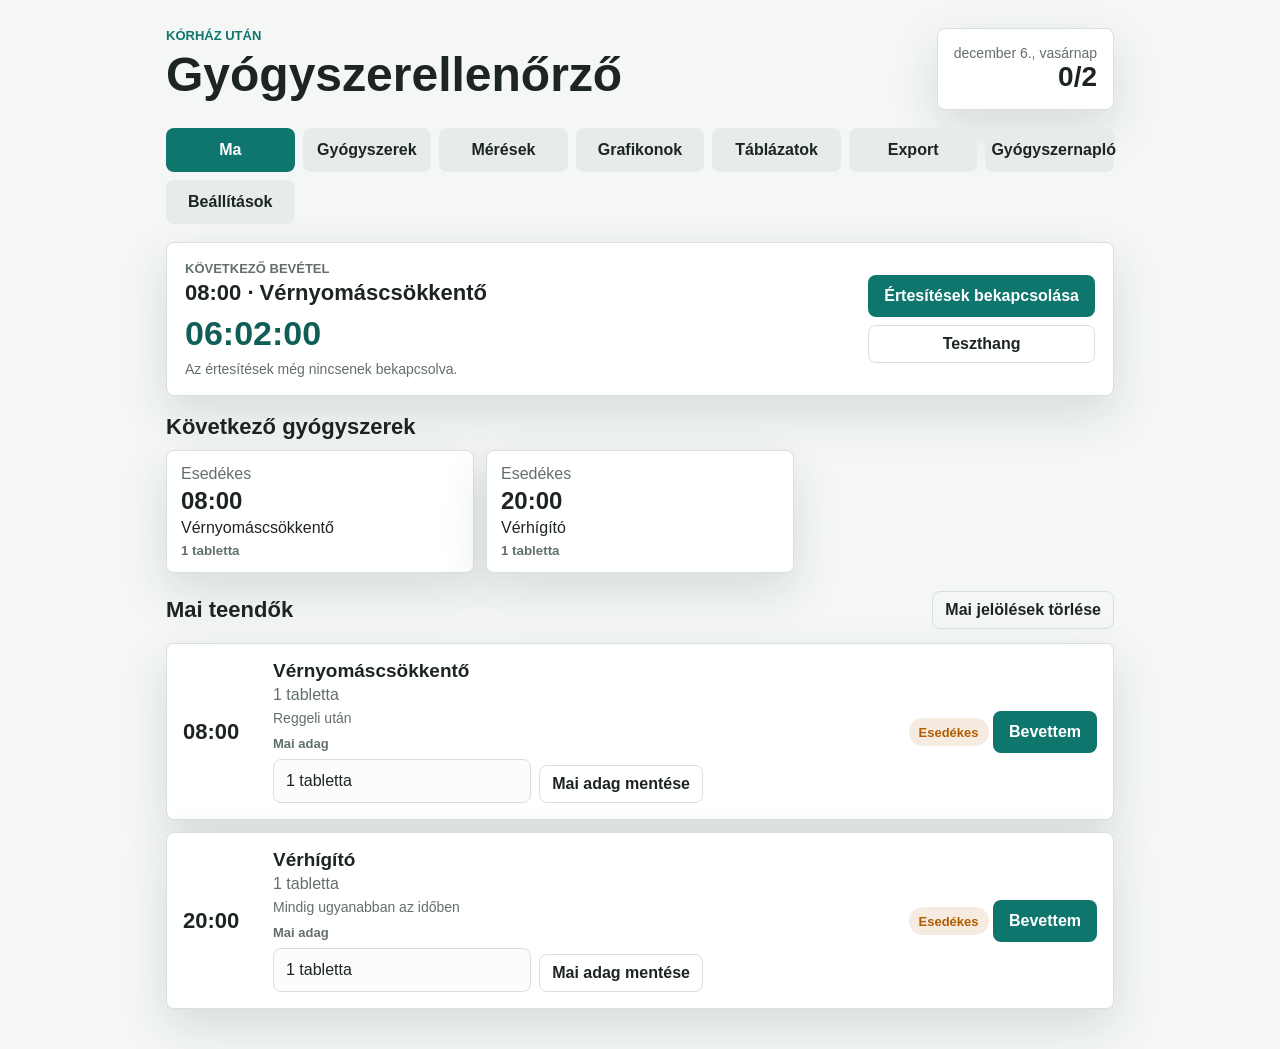
==== commit 79c934b0: "Add files via upload" ====
--- a/index.html
+++ b/index.html
@@ -266,7 +266,7 @@
       <section id="historyView" class="view">
         <div class="section-head">
           <h2 data-i18n="medicationDiary">Gyógyszernapló</h2>
-          <button id="clearHistoryButton" class="ghost-button" type="button" data-i18n="clearHistory">Előzmény törlése</button>
+          <button id="clearHistoryButton" class="ghost-button" type="button" data-i18n="clearDiary">Gyógyszernapló törlése</button>
         </div>
         <form id="manualIntakeForm" class="form-panel">
           <h3 data-i18n="manualIntakeTitle">Gyógyszerbevétel utólagos rögzítése</h3>
@@ -275,12 +275,16 @@
               <span data-i18n="medications">Gyógyszerek</span>
               <select id="manualMedicationInput" required></select>
             </label>
-            <label>
-              <span data-i18n="measurementDate">Mérés dátuma</span>
+            <label id="manualMedicationNameField" hidden>
+              <span data-i18n="manualMedicationName">Gyógyszer neve</span>
+              <input id="manualMedicationNameInput" placeholder="pl. fájdalomcsillapító" />
+            </label>
+            <label>
+              <span data-i18n="intakeDate">Bevétel dátuma</span>
               <input id="manualIntakeDateInput" type="date" required />
             </label>
             <label>
-              <span data-i18n="time">Időpont</span>
+              <span data-i18n="intakeTime">Bevétel ideje</span>
               <input id="manualIntakeTimeInput" type="time" required />
             </label>
             <label>
